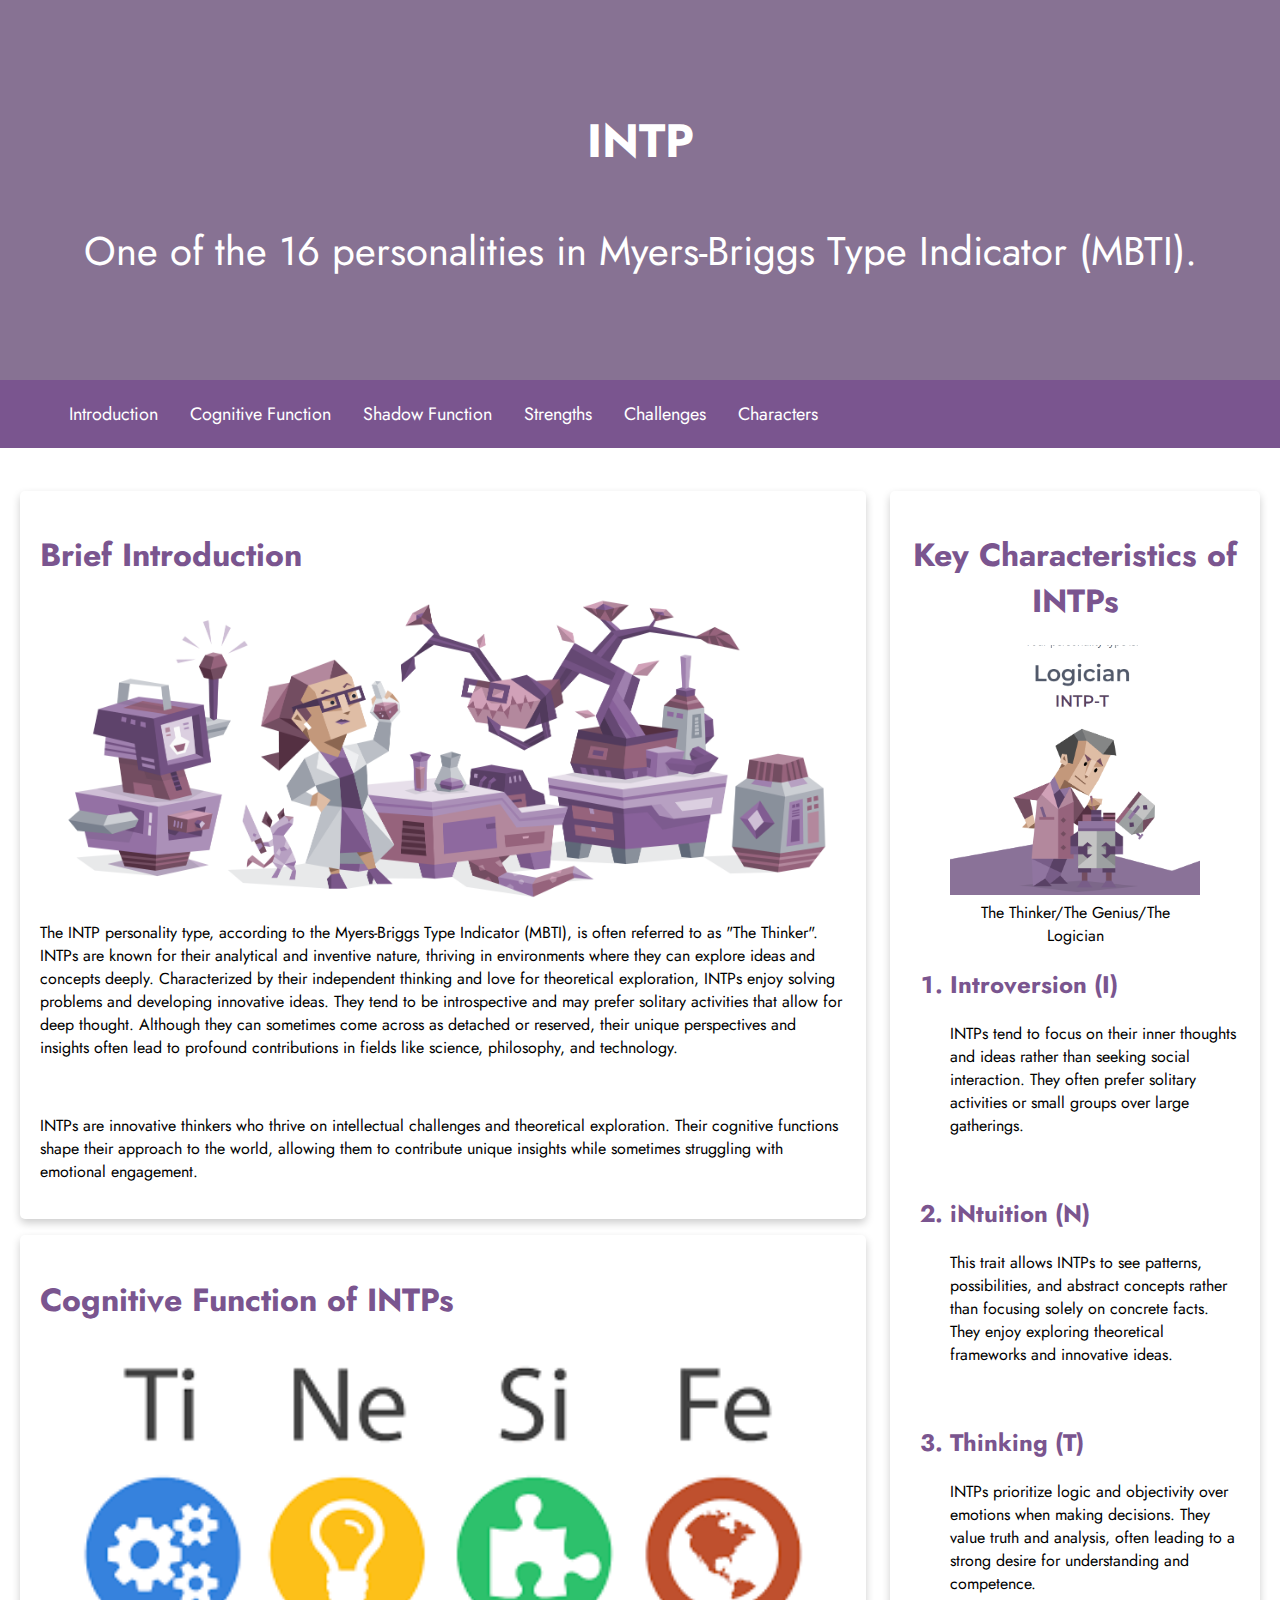
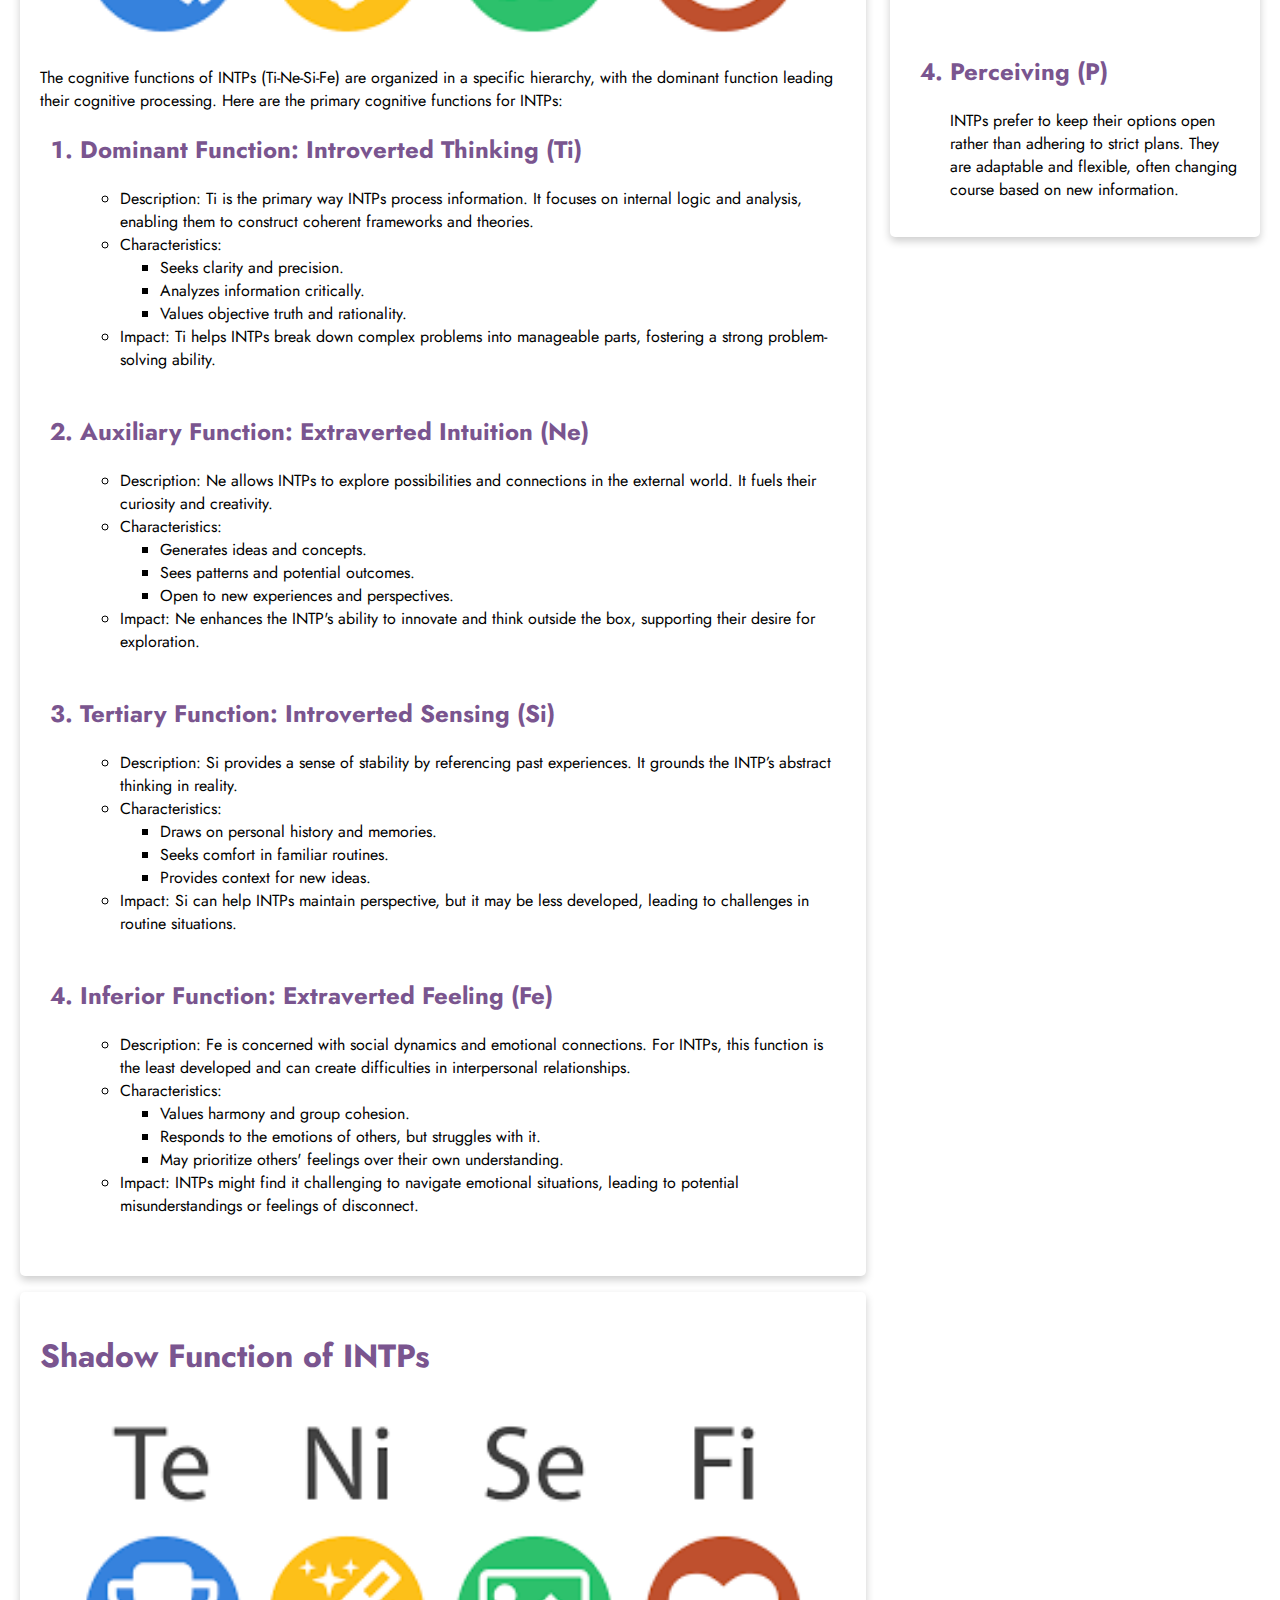
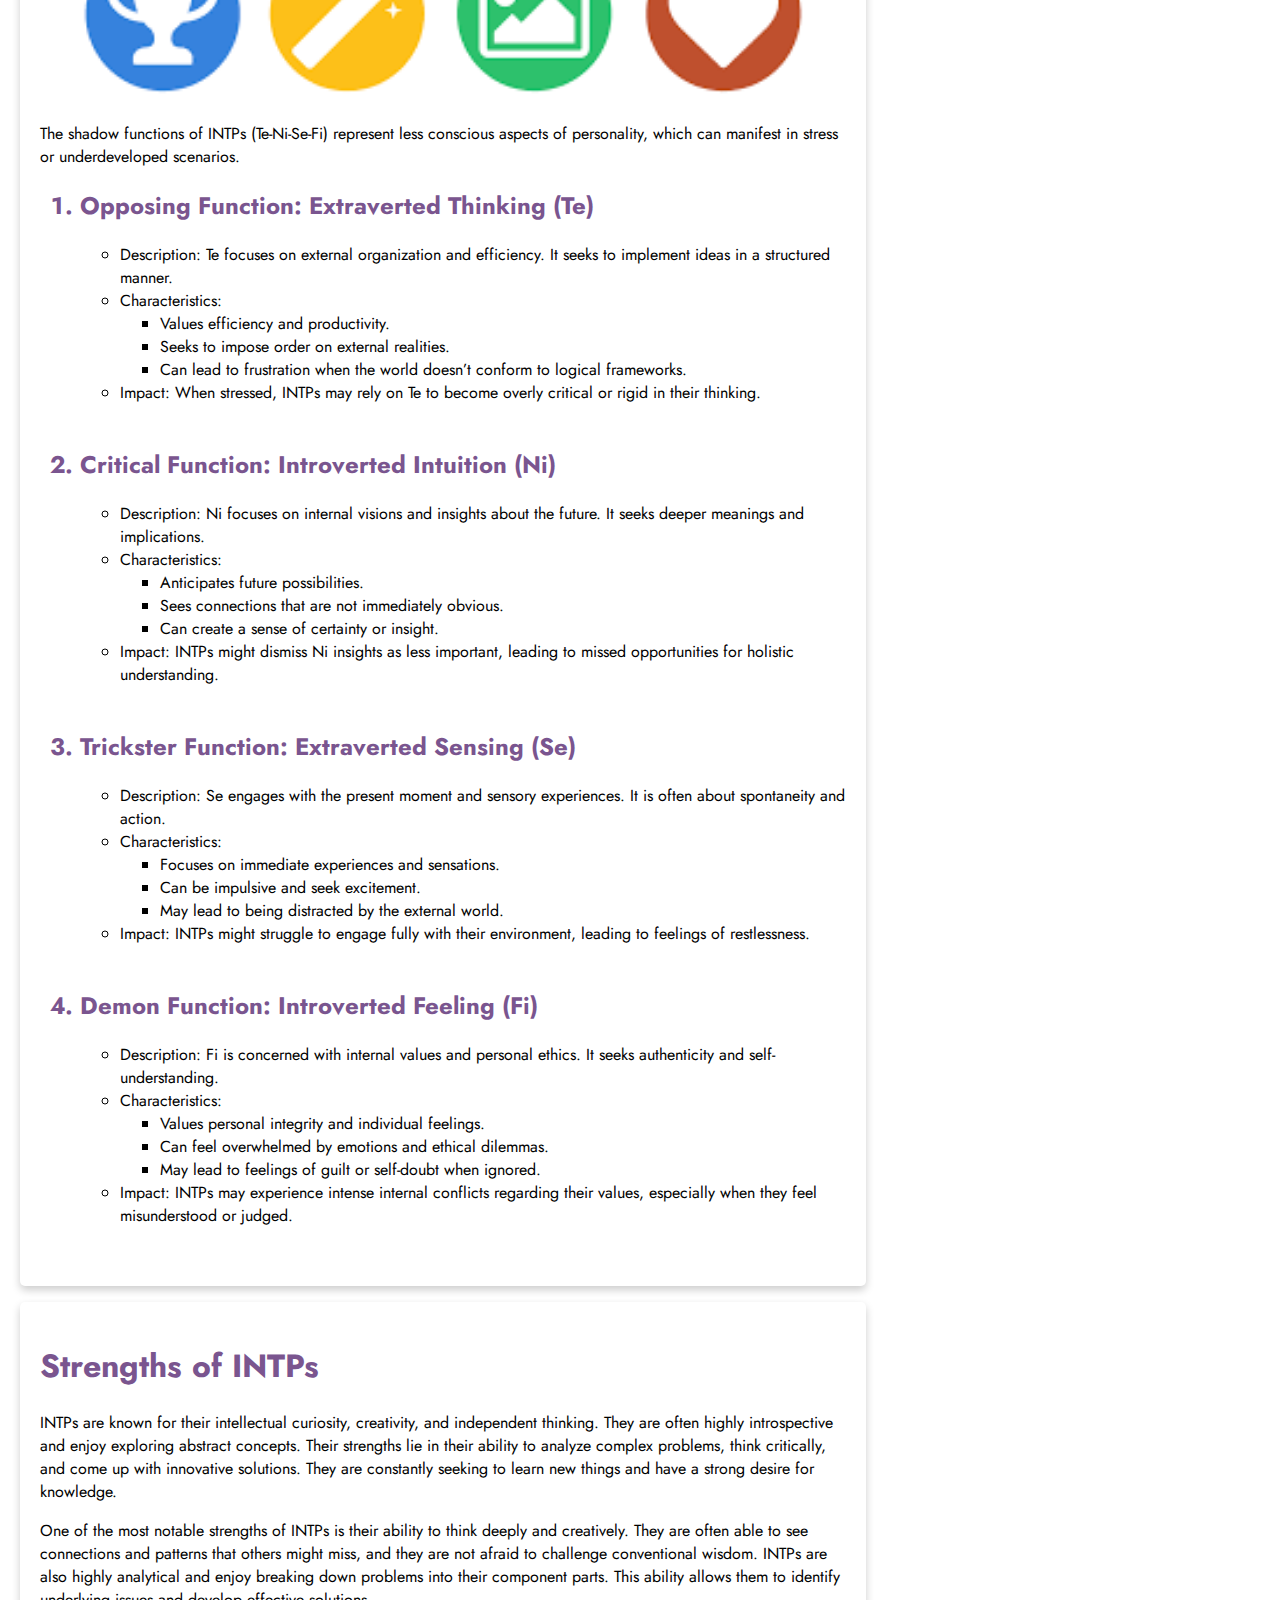
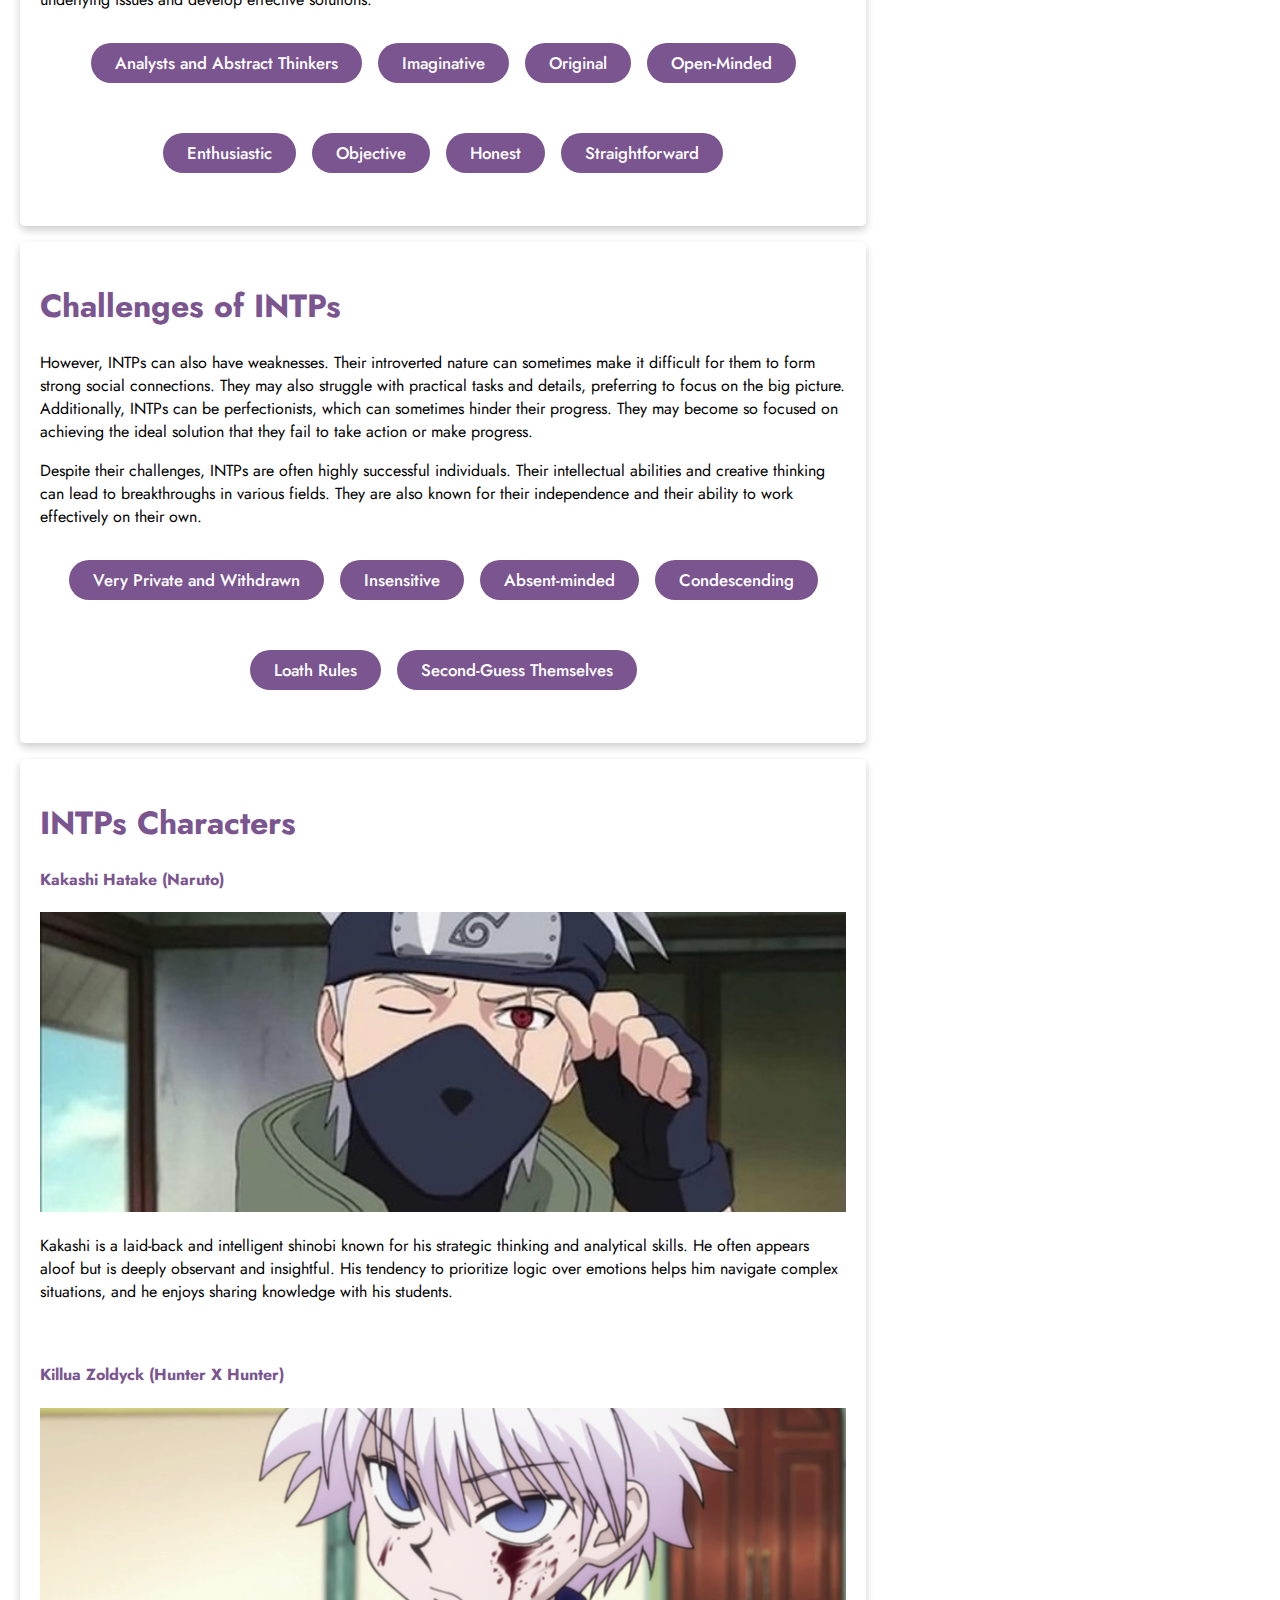
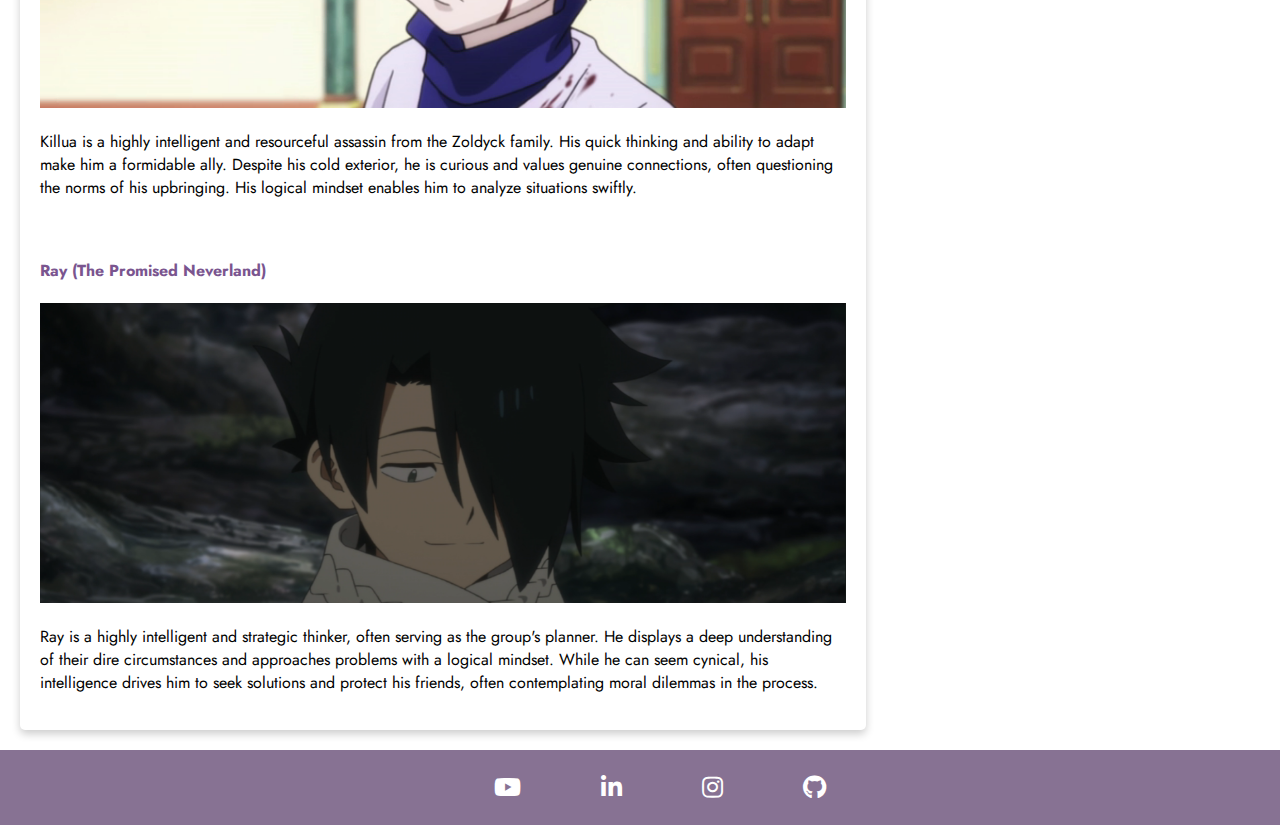
==== web.html @ 2d82a5dc "Add files via upload" ====
<!DOCTYPE html>
<html>
    <head>
        <meta name="viewport" content="width=device-width, initial-scale=1.0">
        <meta charset="utf-8">
        <title>INTP</title>
        <link rel="stylesheet" href="web.css"
        <link rel="preconnect" href="https://fonts.googleapis.com">
        <link rel="preconnect" href="https://fonts.gstatic.com" crossorigin>
        <link href="https://fonts.googleapis.com/css2?family=Jost:ital,wght@0,100..900;1,100..900&display=swap" rel="stylesheet">
        <link rel="stylesheet" href="https://cdnjs.cloudflare.com/ajax/libs/font-awesome/5.15.4/css/all.min.css"
        integrity="sha512-1ycn6IcaQQ40/MKBW2W4Rhis/DbILU74C1vSrLJxCq57o941Ym01SwNsOMqvEBFlcgUa6xLiPY/NS5R+E6ztJQ=="
        crossorigin="anonymous"
        referrerpolicy="no-referrer">
    </head>
    <body>
        <div class="jumbotron">
            <h3>INTP</h3>
            <p>One of the 16 personalities in Myers-Briggs Type Indicator (MBTI).</p>
        </div>
        <nav>
            <ul>
                <li><a href="#brief">Introduction</a></li>
                <li><a href="#cognitive">Cognitive Function</a></li>
                <li><a href="#shadow">Shadow Function</a></li>
                <li><a href="#strengths">Strengths</a></li>
                <li><a href="#challenges">Challenges</a></li>
                <li><a href="#characters">Characters</a></li>
            </ul>
        </nav><br/>

        <main>
            <div id="content">
                <article class="card">
                    <h1 id="brief">Brief Introduction</h1>
                    <img src="intp.png" alt="cognitive" width="700px" class="featured-image">
                        <p>The INTP personality type, according to the Myers-Briggs Type Indicator (MBTI), is often referred to as "The Thinker". INTPs are known for their analytical and inventive nature, thriving in environments where they can explore ideas and concepts deeply. Characterized by their independent thinking and love for theoretical exploration, INTPs enjoy solving problems and developing innovative ideas. They tend to be introspective and may prefer solitary activities that allow for deep thought. Although they can sometimes come across as detached or reserved, their unique perspectives and insights often lead to profound contributions in fields like science, philosophy, and technology.</p><br/>
                        <p>INTPs are innovative thinkers who thrive on intellectual challenges and theoretical exploration. Their cognitive functions shape their approach to the world, allowing them to contribute unique insights while sometimes struggling with emotional engagement.</p>
                </article>
                
                <article id="cognitive" class="card">
                    <h1 id="cognitive">Cognitive Function of INTPs</h1>
                    <img src="cognitive.png" alt="cognitive" width="700px" class="featured-image">
                    <p>The cognitive functions of INTPs (Ti-Ne-Si-Fe) are organized in a specific hierarchy, with the dominant function leading their cognitive processing. Here are the primary cognitive functions for INTPs:</p>
                    <ol>
                    <h2><li>Dominant Function: Introverted Thinking (Ti)</li></h2>
                      <ul>
                        <li>Description: Ti is the primary way INTPs process information. It focuses on internal logic and analysis, enabling them to construct coherent frameworks and theories.</li>
                        <li>Characteristics:</li>
                        <ul>
                           <li>Seeks clarity and precision.</li>
                           <li>Analyzes information critically.</li>
                           <li>Values objective truth and rationality.</li>
                        </ul>
                        <li>Impact: Ti helps INTPs break down complex problems into manageable parts, fostering a strong problem-solving ability.</li>
                      </ul><br/>

                     <h2><li>Auxiliary Function: Extraverted Intuition (Ne)</li></h2>
                      <ul>
                          <li>Description: Ne allows INTPs to explore possibilities and connections in the external world. It fuels their curiosity and creativity.</li>
                          <li>Characteristics:</li>
                           <ul>
                               <li>Generates ideas and concepts.</li>
                               <li>Sees patterns and potential outcomes.</li>
                               <li>Open to new experiences and perspectives.</li>
                           </ul>
                          <li>Impact: Ne enhances the INTP's ability to innovate and think outside the box, supporting their desire for exploration.</li>
                      </ul><br/>
                    
                     <h2><li>Tertiary Function: Introverted Sensing (Si)</li></h2>
                      <ul>
                          <li>Description: Si provides a sense of stability by referencing past experiences. It grounds the INTP’s abstract thinking in reality.</li>
                          <li>Characteristics:</li>
                           <ul>
                               <li>Draws on personal history and memories.</li>
                               <li>Seeks comfort in familiar routines.</li>
                               <li>Provides context for new ideas.</li>
                           </ul>
                          <li>Impact: Si can help INTPs maintain perspective, but it may be less developed, leading to challenges in routine situations.</li>
                      </ul><br/>

                     <h2><li>Inferior Function: Extraverted Feeling (Fe)</li></h2>
                      <ul>
                          <li>Description: Fe is concerned with social dynamics and emotional connections. For INTPs, this function is the least developed and can create difficulties in interpersonal relationships.</li>
                          <li>Characteristics:</li>
                           <ul>
                               <li>Values harmony and group cohesion.</li>
                               <li>Responds to the emotions of others, but struggles with it.</li>
                               <li>May prioritize others' feelings over their own understanding.</li>
                           </ul>
                            <li>Impact: INTPs might find it challenging to navigate emotional situations, leading to potential misunderstandings or feelings of disconnect.</li>
                       </ul><br/>
                    </ol>
                </article>

                <article id="shadow" class="card">
                    <h1 id="shadow">Shadow Function of INTPs</h1>
                    <img src="shadow.png" alt="shadow" width="700px" class="featured-image">
                    <p>The shadow functions of INTPs (Te-Ni-Se-Fi) represent less conscious aspects of personality, which can manifest in stress or underdeveloped scenarios.</p>
                     <ol>
                        <h2><li>Opposing Function: Extraverted Thinking (Te)</li></h2>
                        <ul>
                            <li>Description: Te focuses on external organization and efficiency. It seeks to implement ideas in a structured manner.</li>
                            <li>Characteristics:</li>
                            <ul>
                                <li>Values efficiency and productivity.</li>
                                <li>Seeks to impose order on external realities.</li>
                                <li>Can lead to frustration when the world doesn’t conform to logical frameworks.</li>
                            </ul>
                            <li>Impact: When stressed, INTPs may rely on Te to become overly critical or rigid in their thinking.</li>
                        </ul><br/>

                        <h2><li>Critical Function: Introverted Intuition (Ni)</li></h2>
                        <ul>
                            <li>Description: Ni focuses on internal visions and insights about the future. It seeks deeper meanings and implications.</li>
                            <li>Characteristics:</li>
                            <ul>
                                <li>Anticipates future possibilities.</li>
                                <li>Sees connections that are not immediately obvious.</li>
                                <li>Can create a sense of certainty or insight.</li>
                            </ul>
                            <li>Impact: INTPs might dismiss Ni insights as less important, leading to missed opportunities for holistic understanding.</li>
                        </ul><br/>

                     <h2><li>Trickster Function: Extraverted Sensing (Se)</li></h2>
                        <ul>
                            <li>Description: Se engages with the present moment and sensory experiences. It is often about spontaneity and action.</li>
                            <li>Characteristics:</li>
                            <ul>
                                <li>Focuses on immediate experiences and sensations.</li>
                                <li>Can be impulsive and seek excitement.</li>
                                <li>May lead to being distracted by the external world.</li>
                            </ul>
                            <li>Impact: INTPs might struggle to engage fully with their environment, leading to feelings of restlessness.</li>
                        </ul><br/>

                     <h2><li>Demon Function: Introverted Feeling (Fi)</li></h2>
                      <ul>
                        <li>Description: Fi is concerned with internal values and personal ethics. It seeks authenticity and self-understanding.</li>
                        <li>Characteristics:</li>
                        <ul>
                            <li>Values personal integrity and individual feelings.</li>
                            <li>Can feel overwhelmed by emotions and ethical dilemmas.</li>
                            <li>May lead to feelings of guilt or self-doubt when ignored.</li>
                        </ul>
                        <li>Impact: INTPs may experience intense internal conflicts regarding their values, especially when they feel misunderstood or judged.</li>
                    </ul><br/>
                </ol>
                </article>

                <article id="strengths" class="card">
                    <h1 id="strengths">Strengths of INTPs</h1>
                    <p>INTPs are known for their intellectual curiosity, creativity, and independent thinking. They are often highly introspective and enjoy exploring abstract concepts. Their strengths lie in their ability to analyze complex problems, think critically, and come up with innovative solutions. They are constantly seeking to learn new things and have a strong desire for knowledge. </p>
                    <p>One of the most notable strengths of INTPs is their ability to think deeply and creatively. They are often able to see connections and patterns that others might miss, and they are not afraid to challenge conventional wisdom. INTPs are also highly analytical and enjoy breaking down problems into their component parts. This ability allows them to identify underlying issues and develop effective solutions.</p>
                    <ul>
                        <li><p>Analysts and Abstract Thinkers</p></li>
                        <li><p>Imaginative</p></li>
                        <li><p>Original</p></li>
                        <li><p>Open-Minded</p></li>
                        <li><p>Enthusiastic</p></li>
                        <li><p>Objective</p></li>
                        <li><p>Honest</p></li>
                        <li><p>Straightforward</p></li>
                    </ul>
                </article>

                <article id="challenges" class="card">
                    <h1 id="challenges">Challenges of INTPs</h1>
                    <p>However, INTPs can also have weaknesses. Their introverted nature can sometimes make it difficult for them to form strong social connections. They may also struggle with practical tasks and details, preferring to focus on the big picture. Additionally, INTPs can be perfectionists, which can sometimes hinder their progress. They may become so focused on achieving the ideal solution that they fail to take action or make progress.</p>
                    <p>Despite their challenges, INTPs are often highly successful individuals. Their intellectual abilities and creative thinking can lead to breakthroughs in various fields. They are also known for their independence and their ability to work effectively on their own.</p>
                    <ul>
                        <li><p>Very Private and Withdrawn</p></li>
                        <li><p>Insensitive</p></li>
                        <li><p>Absent-minded</p></li>
                        <li><p>Condescending</p></li>
                        <li><p>Loath Rules</p></li>
                        <li><p>Second-Guess Themselves</p></li>
                    </ul>
                </article>

                <article id="characters" class="card">
                    <h1 id="characters">INTPs Characters</h1>
                    <h4>Kakashi Hatake (Naruto)</h4>
                    <img src="kakashi.jpg" alt="kakashi" width="700px" class="featured-image">
                    <p>Kakashi is a laid-back and intelligent shinobi known for his strategic thinking and analytical skills. He often appears aloof but is deeply observant and insightful. His tendency to prioritize logic over emotions helps him navigate complex situations, and he enjoys sharing knowledge with his students.</p><br/>
                    <h4>Killua Zoldyck (Hunter X Hunter)</h4>
                    <img src="killua.png" alt="killua" width="700px" class="featured-image">
                    <p>Killua is a highly intelligent and resourceful assassin from the Zoldyck family. His quick thinking and ability to adapt make him a formidable ally. Despite his cold exterior, he is curious and values genuine connections, often questioning the norms of his upbringing. His logical mindset enables him to analyze situations swiftly.</p><br/>
                    <h4>Ray (The Promised Neverland)</h4>
                    <img src="ray.webp" alt="ray" width="700px" class="featured-image">
                    <p>Ray is a highly intelligent and strategic thinker, often serving as the group's planner. He displays a deep understanding of their dire circumstances and approaches problems with a logical mindset. While he can seem cynical, his intelligence drives him to seek solutions and protect his friends, often contemplating moral dilemmas in the process.</p>
                </article>
            </div>
        </body>

        <aside>
            <article id="characteristics" class="card">
                <header>
                <h1>Key Characteristics of INTPs</h1>
                <figure>
                    <img src="anotherintp.png" alt="intp" width="250px" height="250px">
                    <figcaption>The Thinker/The Genius/The Logician</figcaption>
                </figure>
                </header>
                <section>
                    <ol>
                        <h2><li>Introversion (I)</li></h2>
                        <p>INTPs tend to focus on their inner thoughts and ideas rather than seeking social interaction. They often prefer solitary activities or small groups over large gatherings.</p><br/>
                        <h2><li>iNtuition (N)</li></h2>
                        <p>This trait allows INTPs to see patterns, possibilities, and abstract concepts rather than focusing solely on concrete facts. They enjoy exploring theoretical frameworks and innovative ideas.</p><br/>
                        <h2><li>Thinking (T)</li></h2>
                        <p>INTPs prioritize logic and objectivity over emotions when making decisions. They value truth and analysis, often leading to a strong desire for understanding and competence.</p><br/>
                        <h2><li>Perceiving (P)</li></h2>
                        <p>INTPs prefer to keep their options open rather than adhering to strict plans. They are adaptable and flexible, often changing course based on new information.</p>
                    </ol>
                </section>
            </article>
        </aside>
        </main>
    <footer>
        <div class="social-media">
        <ul>
          <li><a href="https://youtube.com/@nxdjmi1625?si=LU76NbnGs055C0NW"><i class="fab fa-youtube"></i></a></li>
          <li><a href="https://www.linkedin.com/in/nadjmi-fitria-mumpuni-303191234/"><i class="fab fa-linkedin-in"></i></a></li>
          <li><a href='https://www.instagram.com/ncdjmii/'><i class="fab fa-instagram"></i></a></li>
          <li><a href='https://github.com/nadjmxf'><i class="fab fa-github"></i></a></li>
        </ul>
      </div>
    </footer>
<html>
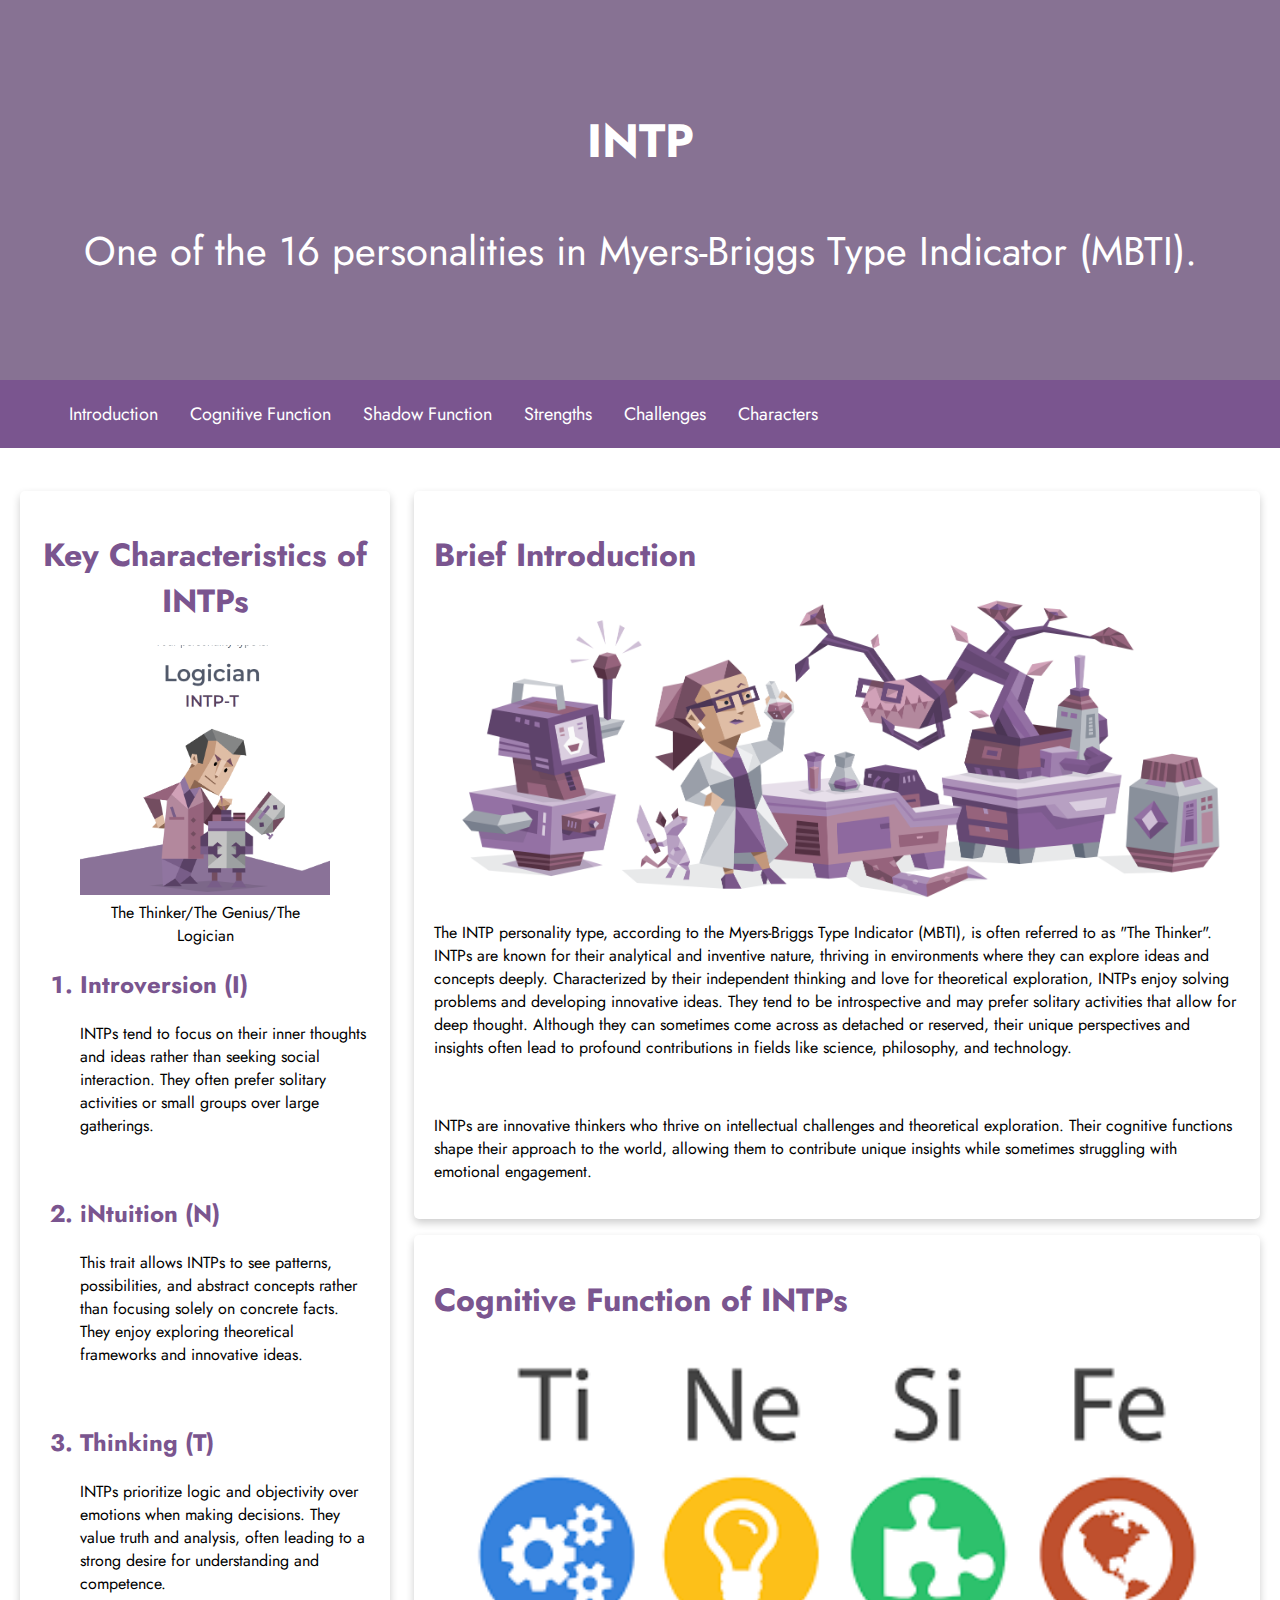
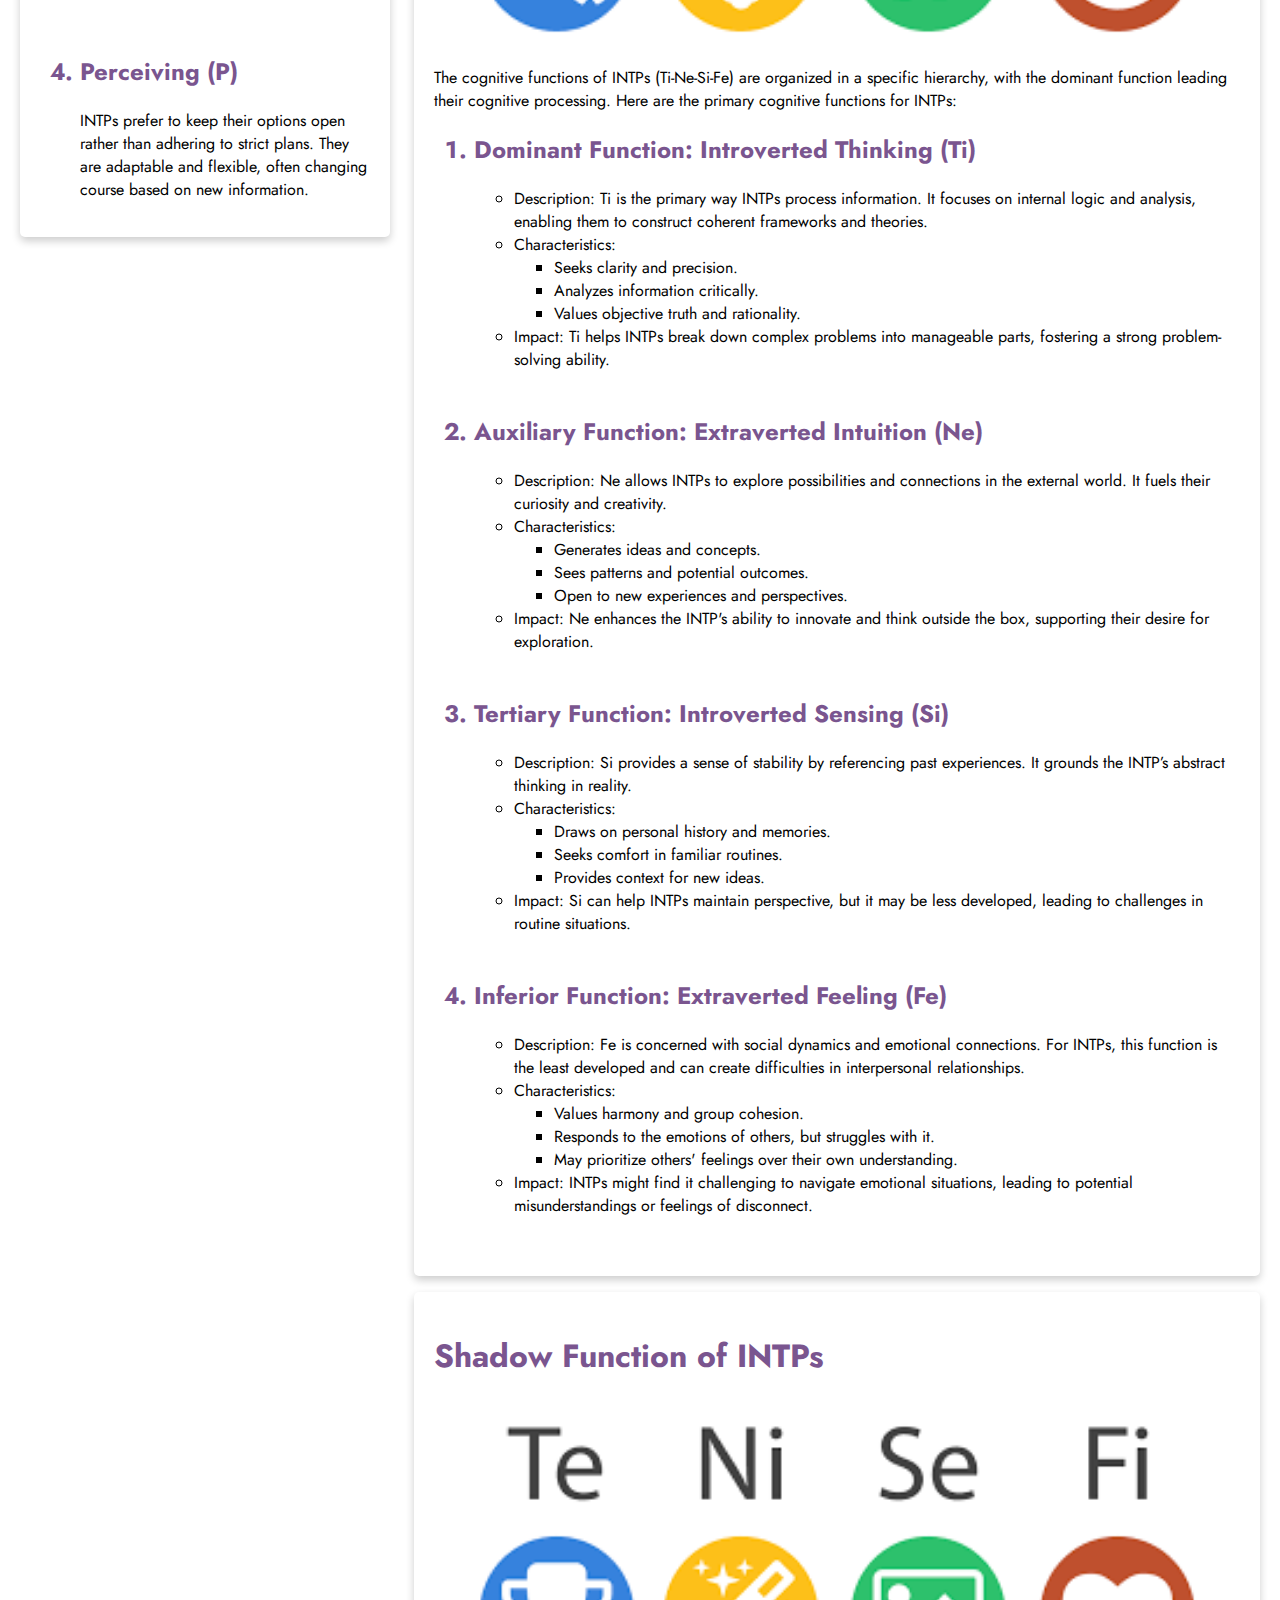
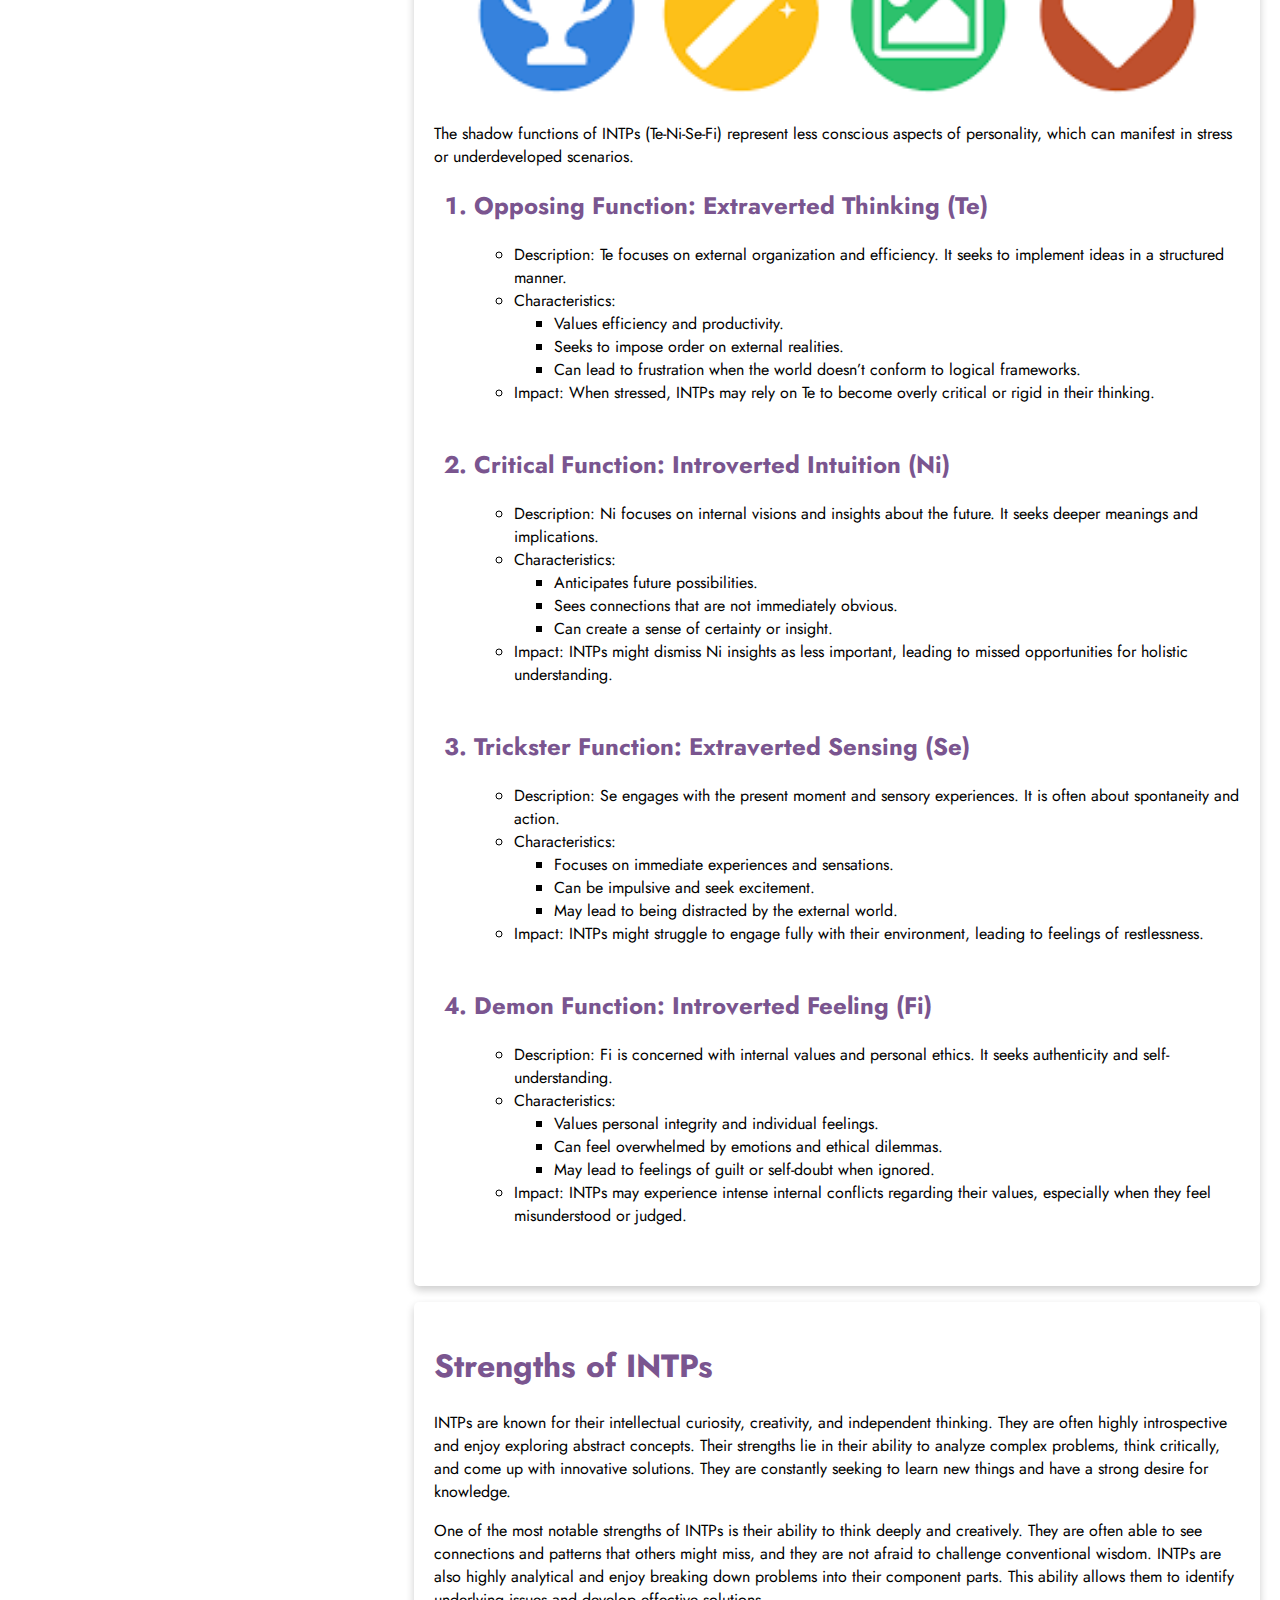
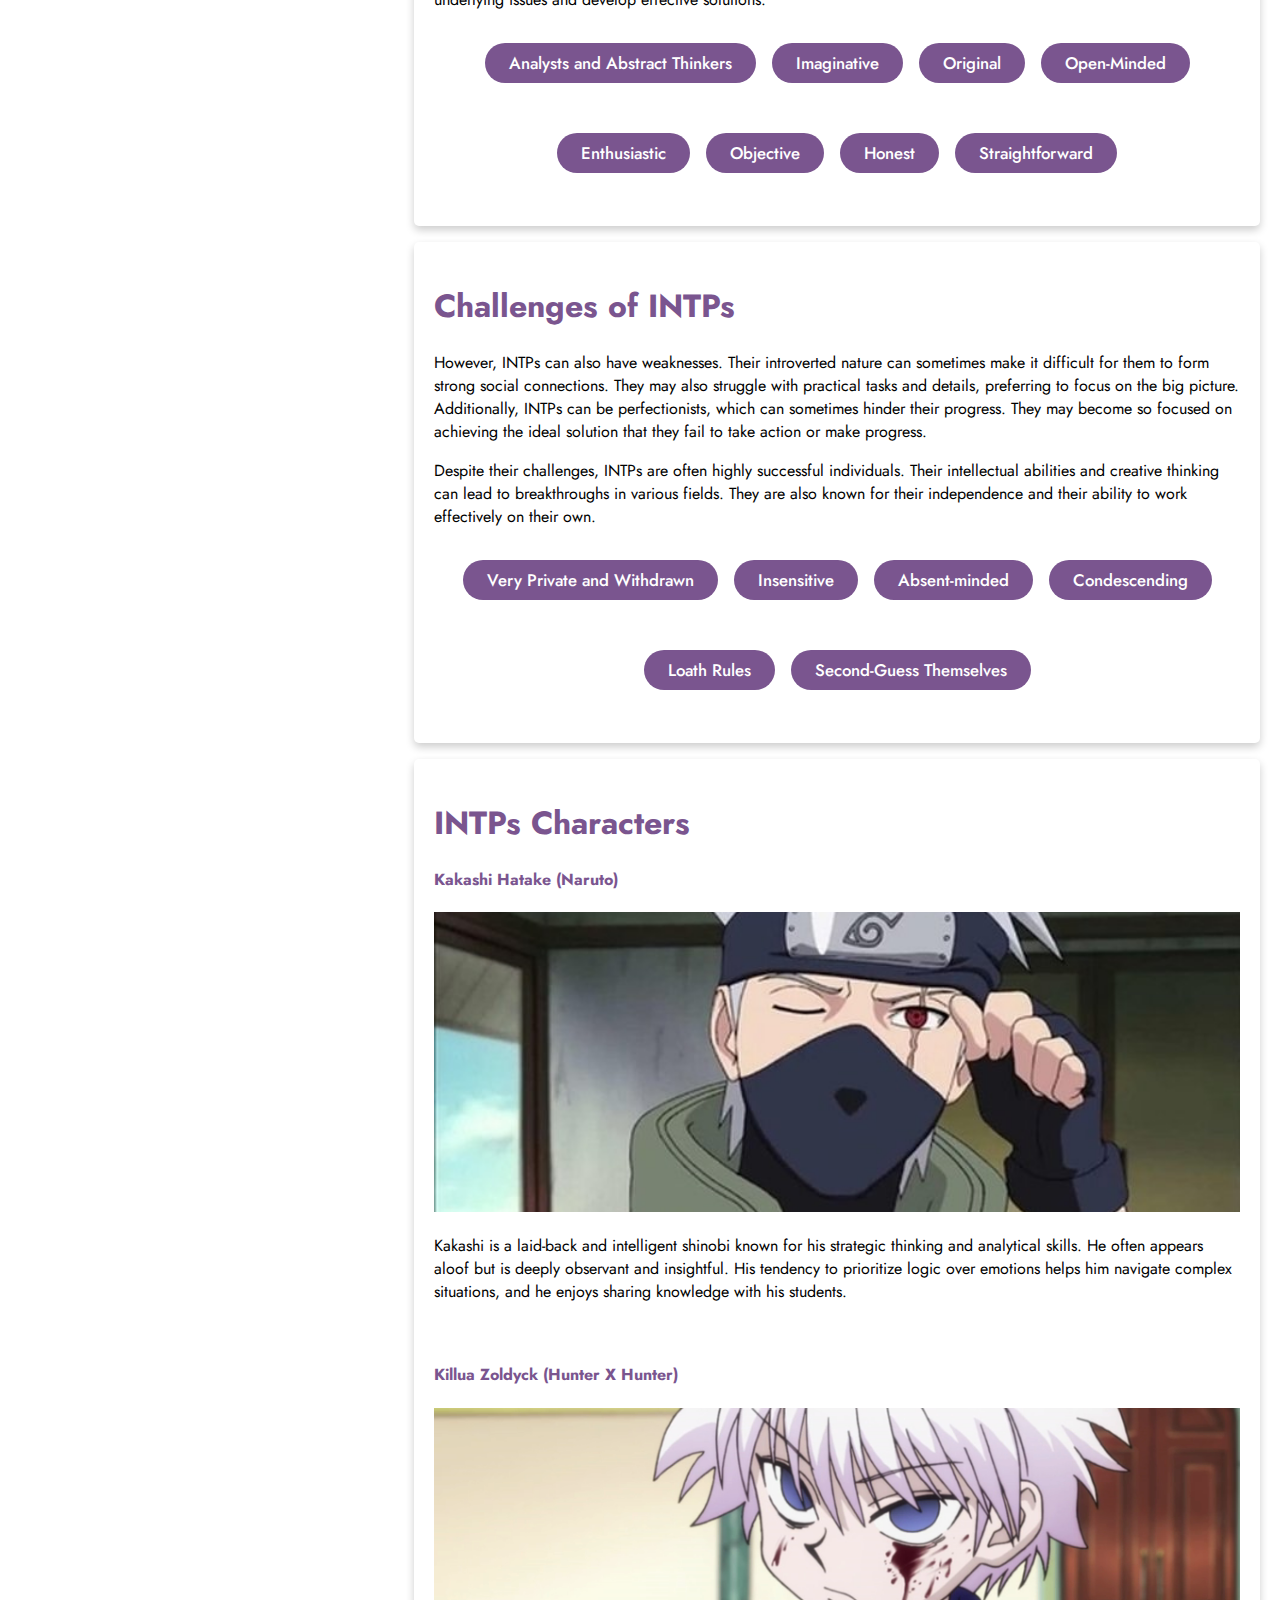
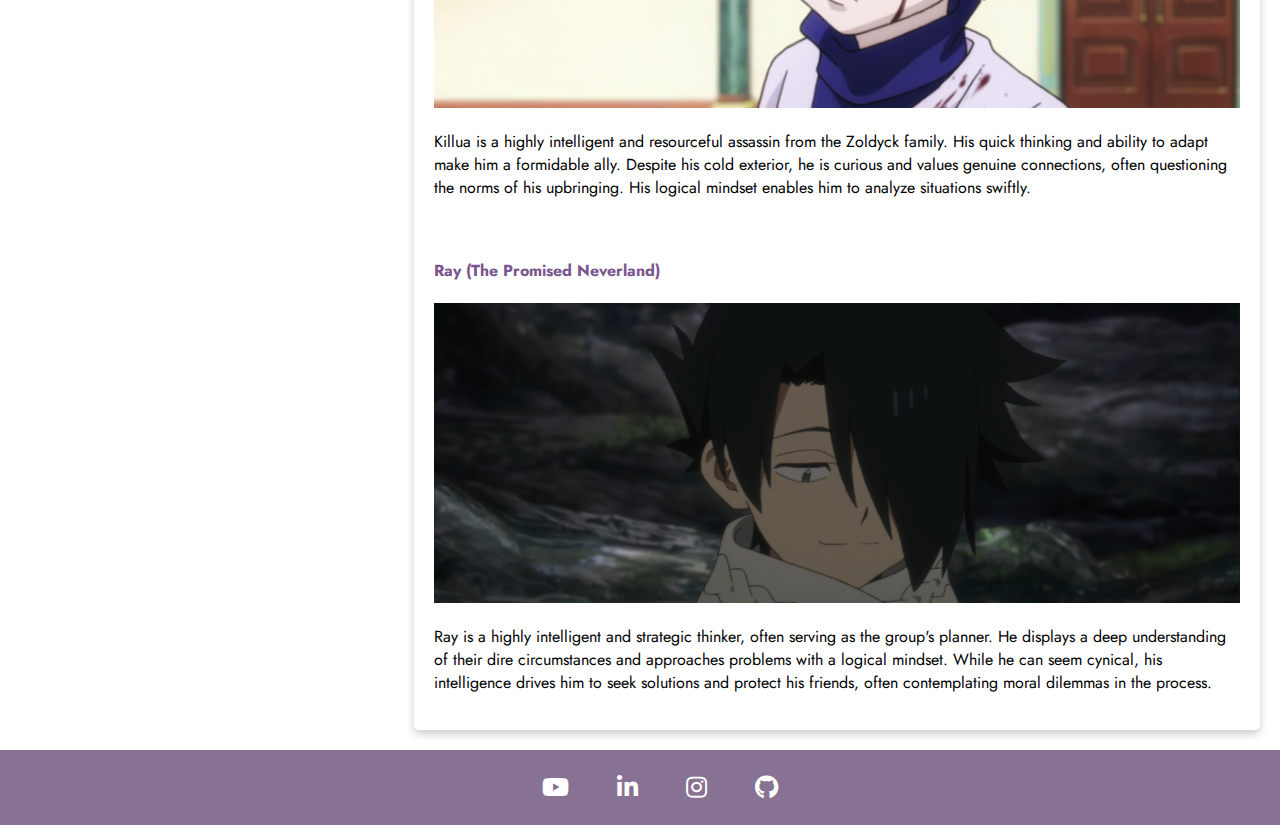
==== commit c3d2709f: "Add files via upload" ====
--- a/web.html
+++ b/web.html
@@ -14,6 +14,7 @@
         referrerpolicy="no-referrer">
     </head>
     <body>
+        <header>
         <div class="jumbotron">
             <h3>INTP</h3>
             <p>One of the 16 personalities in Myers-Briggs Type Indicator (MBTI).</p>
@@ -28,8 +29,32 @@
                 <li><a href="#characters">Characters</a></li>
             </ul>
         </nav><br/>
+        </header>
 
         <main>
+            <aside>
+                <article id="characteristics" class="card">
+                    <header>
+                    <h1>Key Characteristics of INTPs</h1>
+                    <figure>
+                        <img src="anotherintp.png" alt="intp" width="250px" height="250px">
+                        <figcaption>The Thinker/The Genius/The Logician</figcaption>
+                    </figure>
+                    </header>
+                    <section>
+                        <ol>
+                            <h2><li>Introversion (I)</li></h2>
+                            <p>INTPs tend to focus on their inner thoughts and ideas rather than seeking social interaction. They often prefer solitary activities or small groups over large gatherings.</p><br/>
+                            <h2><li>iNtuition (N)</li></h2>
+                            <p>This trait allows INTPs to see patterns, possibilities, and abstract concepts rather than focusing solely on concrete facts. They enjoy exploring theoretical frameworks and innovative ideas.</p><br/>
+                            <h2><li>Thinking (T)</li></h2>
+                            <p>INTPs prioritize logic and objectivity over emotions when making decisions. They value truth and analysis, often leading to a strong desire for understanding and competence.</p><br/>
+                            <h2><li>Perceiving (P)</li></h2>
+                            <p>INTPs prefer to keep their options open rather than adhering to strict plans. They are adaptable and flexible, often changing course based on new information.</p>
+                        </ol>
+                    </section>
+                </article>
+            </aside>
             <div id="content">
                 <article class="card">
                     <h1 id="brief">Brief Introduction</h1>
@@ -190,33 +215,9 @@
                     <img src="ray.webp" alt="ray" width="700px" class="featured-image">
                     <p>Ray is a highly intelligent and strategic thinker, often serving as the group's planner. He displays a deep understanding of their dire circumstances and approaches problems with a logical mindset. While he can seem cynical, his intelligence drives him to seek solutions and protect his friends, often contemplating moral dilemmas in the process.</p>
                 </article>
-            </div>
-        </body>
-
-        <aside>
-            <article id="characteristics" class="card">
-                <header>
-                <h1>Key Characteristics of INTPs</h1>
-                <figure>
-                    <img src="anotherintp.png" alt="intp" width="250px" height="250px">
-                    <figcaption>The Thinker/The Genius/The Logician</figcaption>
-                </figure>
-                </header>
-                <section>
-                    <ol>
-                        <h2><li>Introversion (I)</li></h2>
-                        <p>INTPs tend to focus on their inner thoughts and ideas rather than seeking social interaction. They often prefer solitary activities or small groups over large gatherings.</p><br/>
-                        <h2><li>iNtuition (N)</li></h2>
-                        <p>This trait allows INTPs to see patterns, possibilities, and abstract concepts rather than focusing solely on concrete facts. They enjoy exploring theoretical frameworks and innovative ideas.</p><br/>
-                        <h2><li>Thinking (T)</li></h2>
-                        <p>INTPs prioritize logic and objectivity over emotions when making decisions. They value truth and analysis, often leading to a strong desire for understanding and competence.</p><br/>
-                        <h2><li>Perceiving (P)</li></h2>
-                        <p>INTPs prefer to keep their options open rather than adhering to strict plans. They are adaptable and flexible, often changing course based on new information.</p>
-                    </ol>
-                </section>
-            </article>
-        </aside>
+            </div>    
         </main>
+    </body>
     <footer>
         <div class="social-media">
         <ul>
